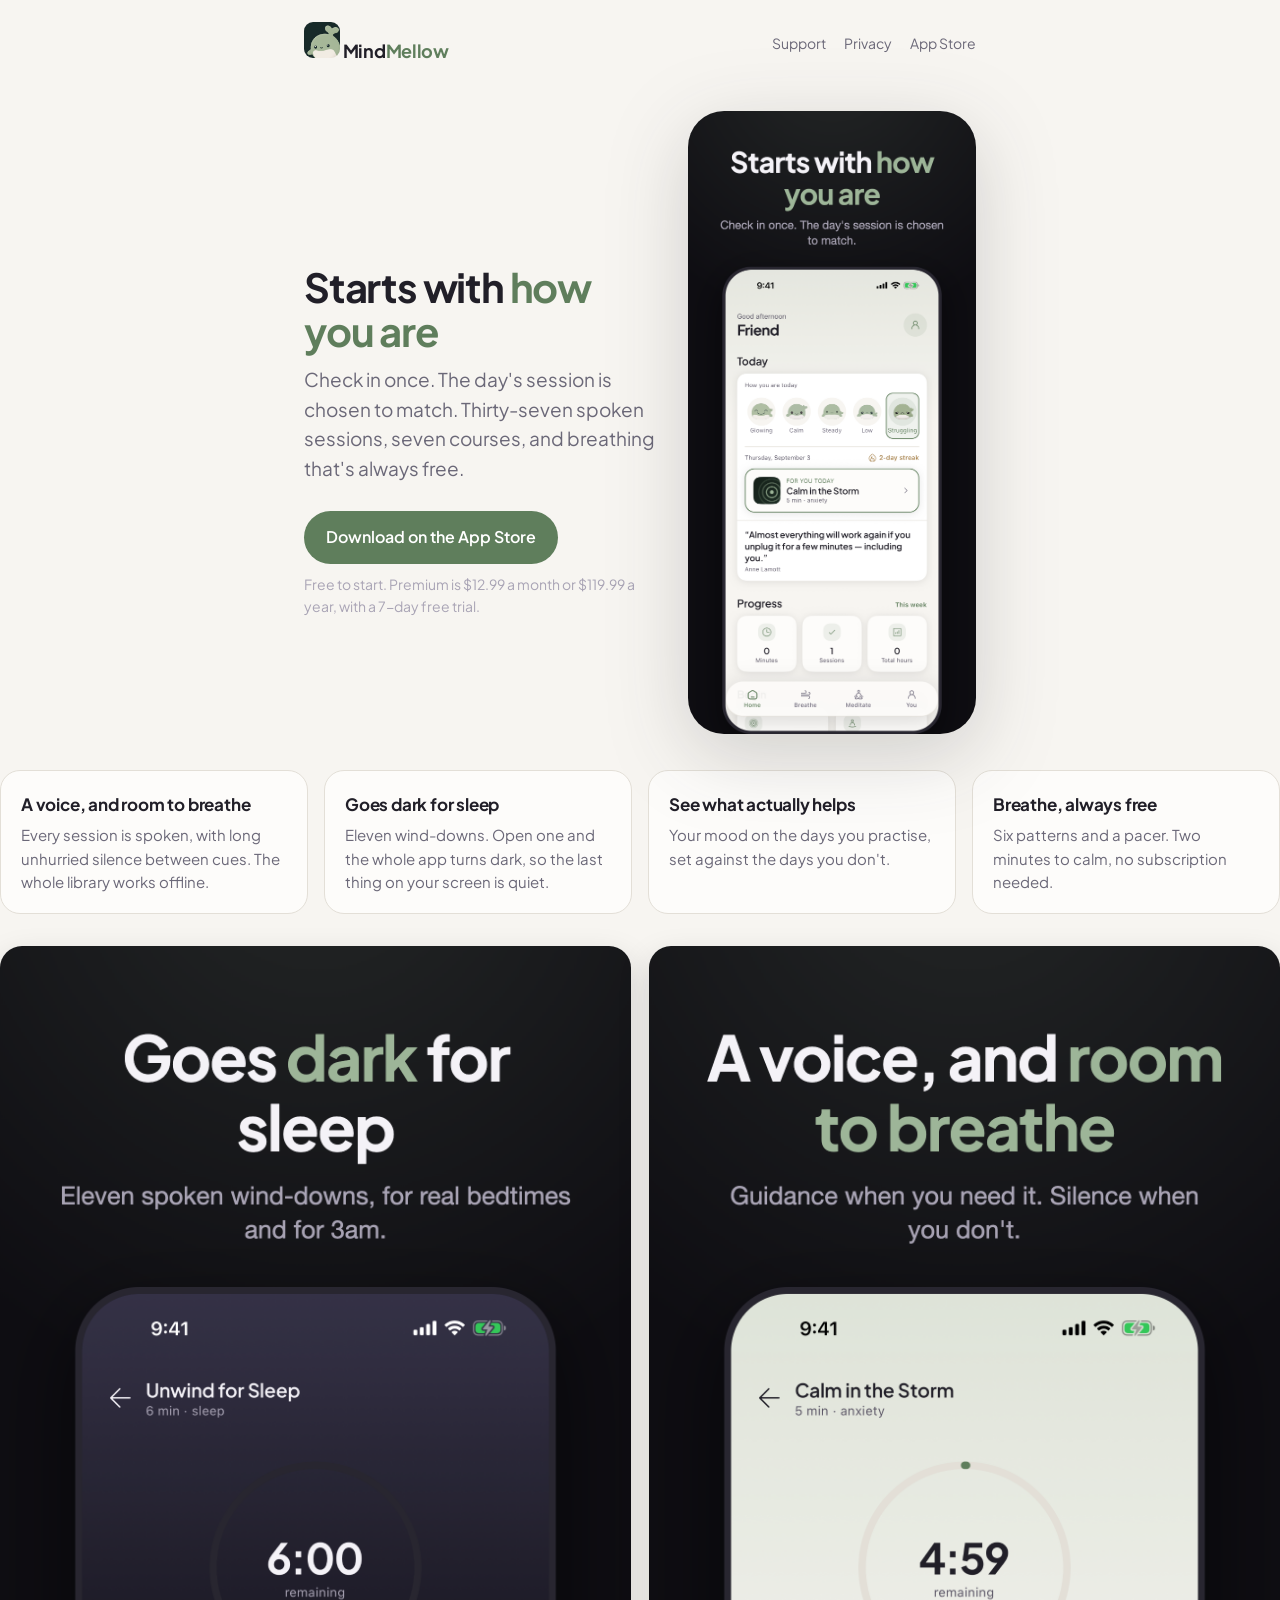
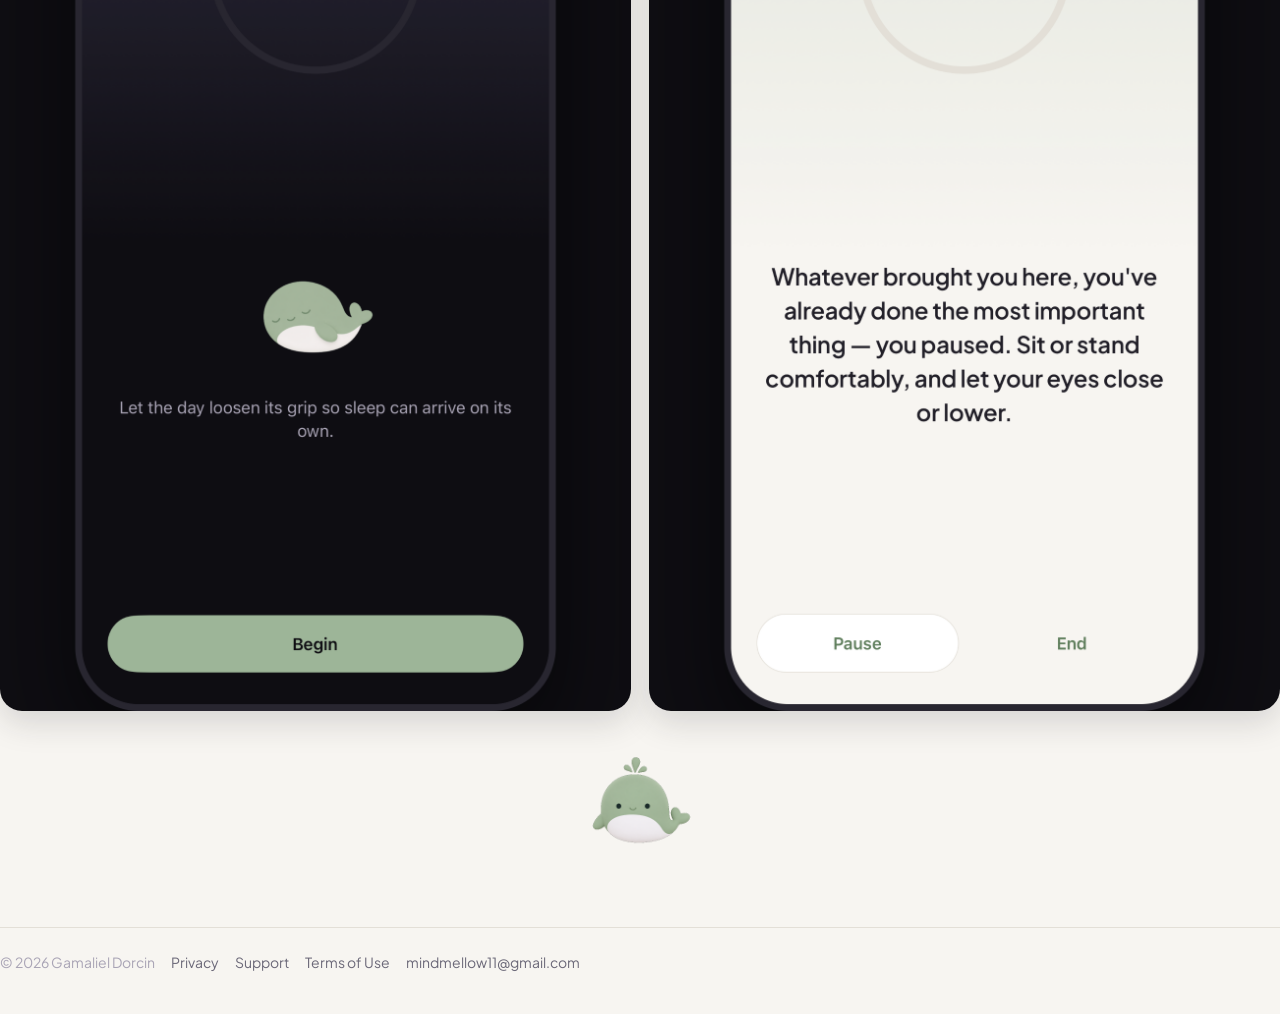
==== index.html @ c37a583e "MindMellow site: marketing, privacy policy, support" ====
<!doctype html><html lang="en"><head><title>MindMellow — Meditation, sleep &amp; mood</title><meta name="description" content="Check in with how you feel, and the day's session is chosen to match. 37 spoken sessions, 7 courses, breathing that's always free."><meta charset="utf-8"><meta name="viewport" content="width=device-width,initial-scale=1"><link rel="icon" href="assets/icon.png"><link rel="preconnect" href="https://fonts.googleapis.com"><link href="https://fonts.googleapis.com/css2?family=Plus+Jakarta+Sans:wght@500;600;700&display=swap" rel="stylesheet"><link rel="stylesheet" href="style.css"></head><body><div class="wrap"><nav><a class="brand" href="./"><img src="assets/icon.png" alt=""> Mind<span>Mellow</span></a><div class="links"><a href="support.html">Support</a><a href="privacy.html">Privacy</a><a href="https://apps.apple.com/app/id6741377429">App Store</a></div></nav>
<section class="hero"><div><h1>Starts with <em>how you are</em></h1><p class="dim" style="font-size:19px">Check in once. The day's session is chosen to match. Thirty-seven spoken sessions, seven courses, and breathing that's always free.</p><a class="btn" href="https://apps.apple.com/app/id6741377429">Download on the App Store</a><p class="small">Free to start. Premium is $12.99 a month or $119.99 a year, with a 7-day free trial.</p></div><img src="assets/shot-home.png" alt="MindMellow home screen with the daily mood check-in"></div></section>
<div class="grid">
<div class="card"><h3>A voice, and room to breathe</h3><p>Every session is spoken, with long unhurried silence between cues. The whole library works offline.</p></div>
<div class="card"><h3>Goes dark for sleep</h3><p>Eleven wind-downs. Open one and the whole app turns dark, so the last thing on your screen is quiet.</p></div>
<div class="card"><h3>See what actually helps</h3><p>Your mood on the days you practise, set against the days you don't.</p></div>
<div class="card"><h3>Breathe, always free</h3><p>Six patterns and a pacer. Two minutes to calm, no subscription needed.</p></div>
</div>
<div class="shots"><img src="assets/shot-sleep.png" alt="The sleep player in dark mode"><img src="assets/shot-player.png" alt="A spoken session in progress"></div>
<img class="whale" src="assets/whale.png" alt="">
<footer><span>© 2026 Gamaliel Dorcin</span><a href="privacy.html">Privacy</a><a href="support.html">Support</a><a href="https://www.apple.com/legal/internet-services/itunes/dev/stdeula/">Terms of Use</a><a href="mailto:mindmellow11@gmail.com">mindmellow11@gmail.com</a></footer></div></body></html>
---- style.css ----
:root{--paper:#F7F5F1;--paper1:#FDFCFA;--ink:#211F28;--dim:#6B6878;--faint:#A9A4B5;--sage:#5F7E5C;--sage-soft:rgba(95,126,92,.10);--border:#E3DFD7}
*{box-sizing:border-box}body{margin:0;background:var(--paper);color:var(--ink);font-family:"Plus Jakarta Sans",-apple-system,system-ui,sans-serif;line-height:1.55;-webkit-font-smoothing:antialiased}
a{color:var(--sage)}.wrap{max-width:720px;margin:0 auto;padding:0 24px}
nav{display:flex;align-items:center;gap:14px;padding:22px 0}nav img{width:36px;height:36px;border-radius:9px}
nav .brand{font-weight:700;font-size:18px;letter-spacing:-.3px;color:var(--ink);text-decoration:none}nav .brand span{color:var(--sage)}
nav .links{margin-left:auto;display:flex;gap:18px;font-size:14px}nav .links a{color:var(--dim);text-decoration:none}nav .links a:hover{color:var(--sage)}
h1{font-size:40px;line-height:1.1;letter-spacing:-1.2px;margin:48px 0 12px}h1 em{color:var(--sage);font-style:normal}
h2{font-size:22px;letter-spacing:-.3px;margin:40px 0 8px}p{margin:10px 0}.dim{color:var(--dim)}.small{font-size:14px;color:var(--faint)}
.hero{display:grid;grid-template-columns:1.1fr .9fr;gap:32px;align-items:center;padding:24px 0 8px}
.hero img{width:100%;max-width:300px;justify-self:center;filter:drop-shadow(0 20px 40px rgba(33,31,40,.18));border-radius:36px}
.btn{display:inline-flex;align-items:center;gap:10px;background:var(--sage);color:#fff;text-decoration:none;font-weight:600;padding:14px 22px;border-radius:999px;margin-top:18px}
.grid{display:grid;grid-template-columns:repeat(auto-fit,minmax(200px,1fr));gap:16px;margin:28px 0}
.card{background:var(--paper1);border:1px solid var(--border);border-radius:20px;padding:20px}.card h3{margin:0 0 6px;font-size:17px;letter-spacing:-.2px}.card p{margin:0;color:var(--dim);font-size:15px}
.shots{display:grid;grid-template-columns:repeat(auto-fit,minmax(180px,1fr));gap:18px;margin:32px 0}.shots img{width:100%;border-radius:22px;box-shadow:0 12px 32px rgba(33,31,40,.15)}
.whale{width:120px;margin:24px auto 0;display:block}
footer{margin:64px 0 40px;padding-top:24px;border-top:1px solid var(--border);font-size:14px;color:var(--faint);display:flex;flex-wrap:wrap;gap:16px}footer a{color:var(--dim);text-decoration:none}
.legal h2{font-size:19px;margin-top:34px}.legal p,.legal li{font-size:16.5px}.legal .meta{color:var(--dim);margin-top:-4px}
@media(max-width:640px){.hero{grid-template-columns:1fr}h1{font-size:32px}}
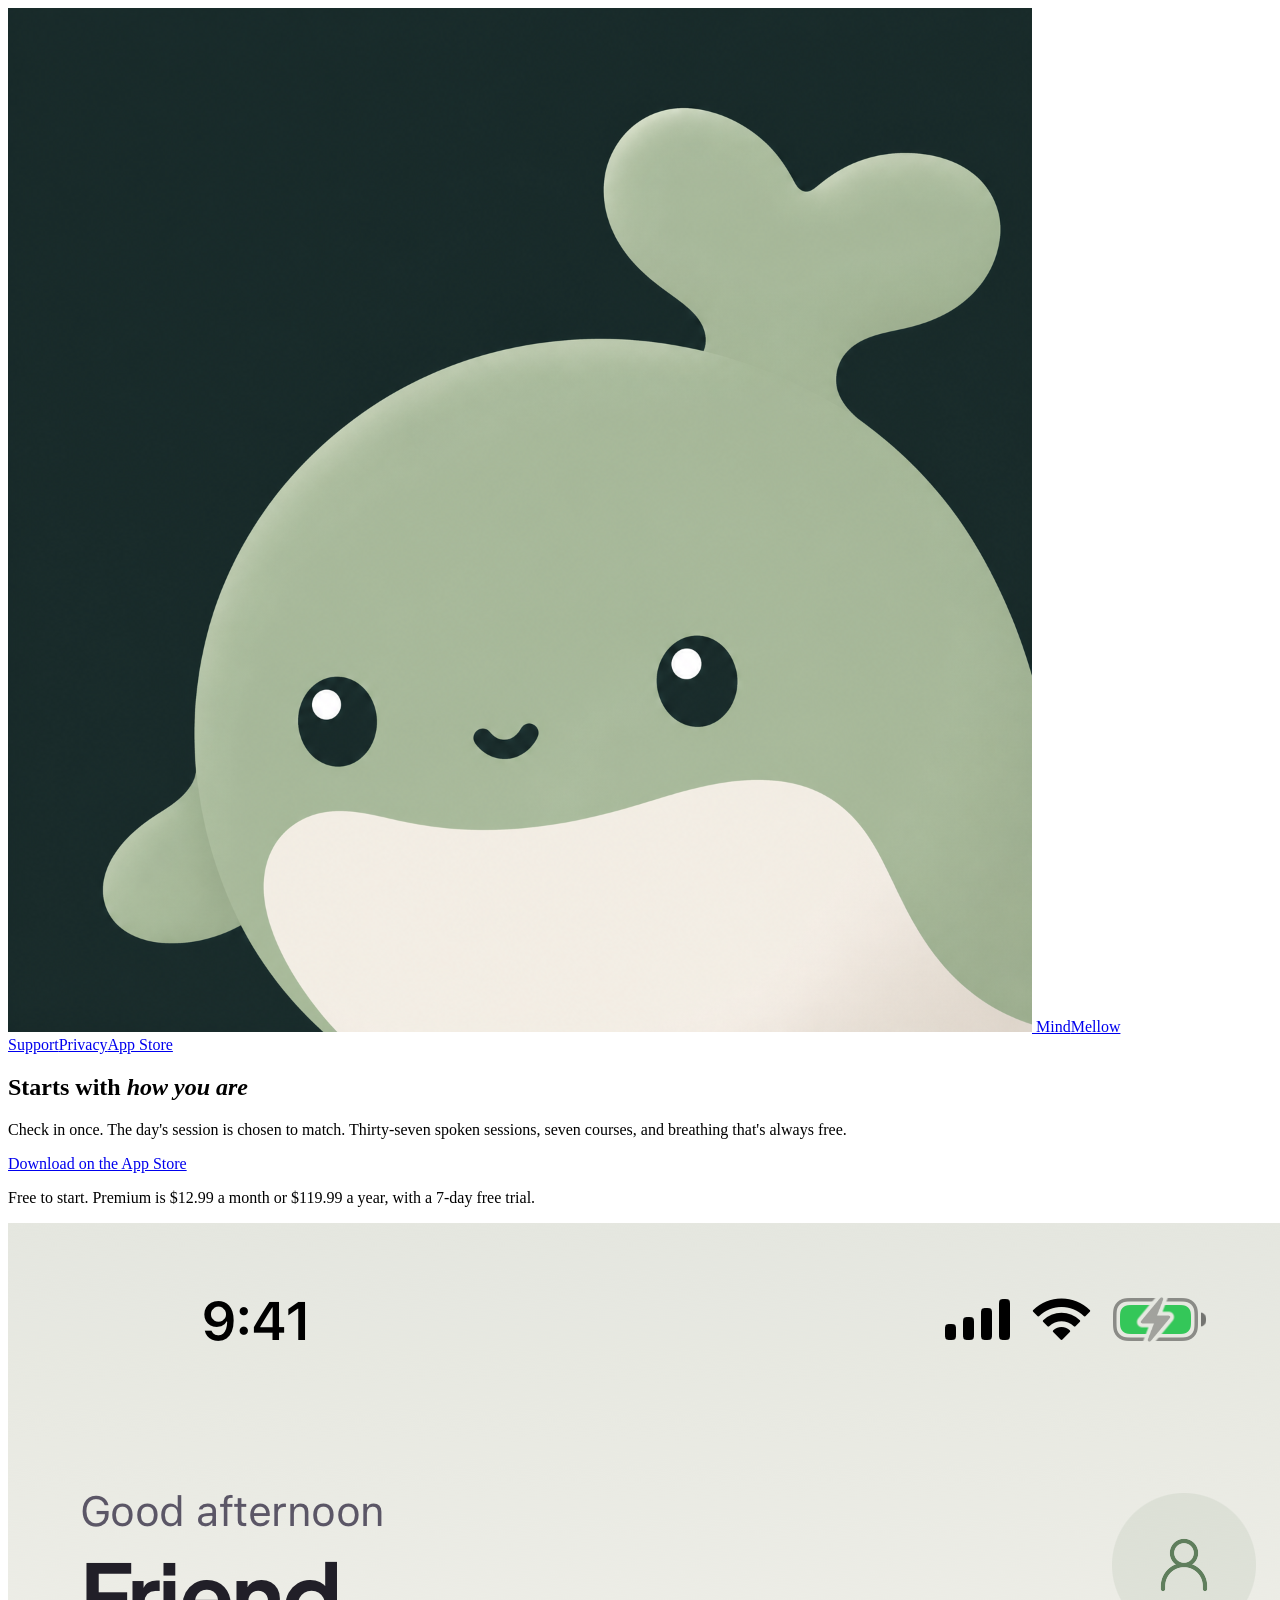
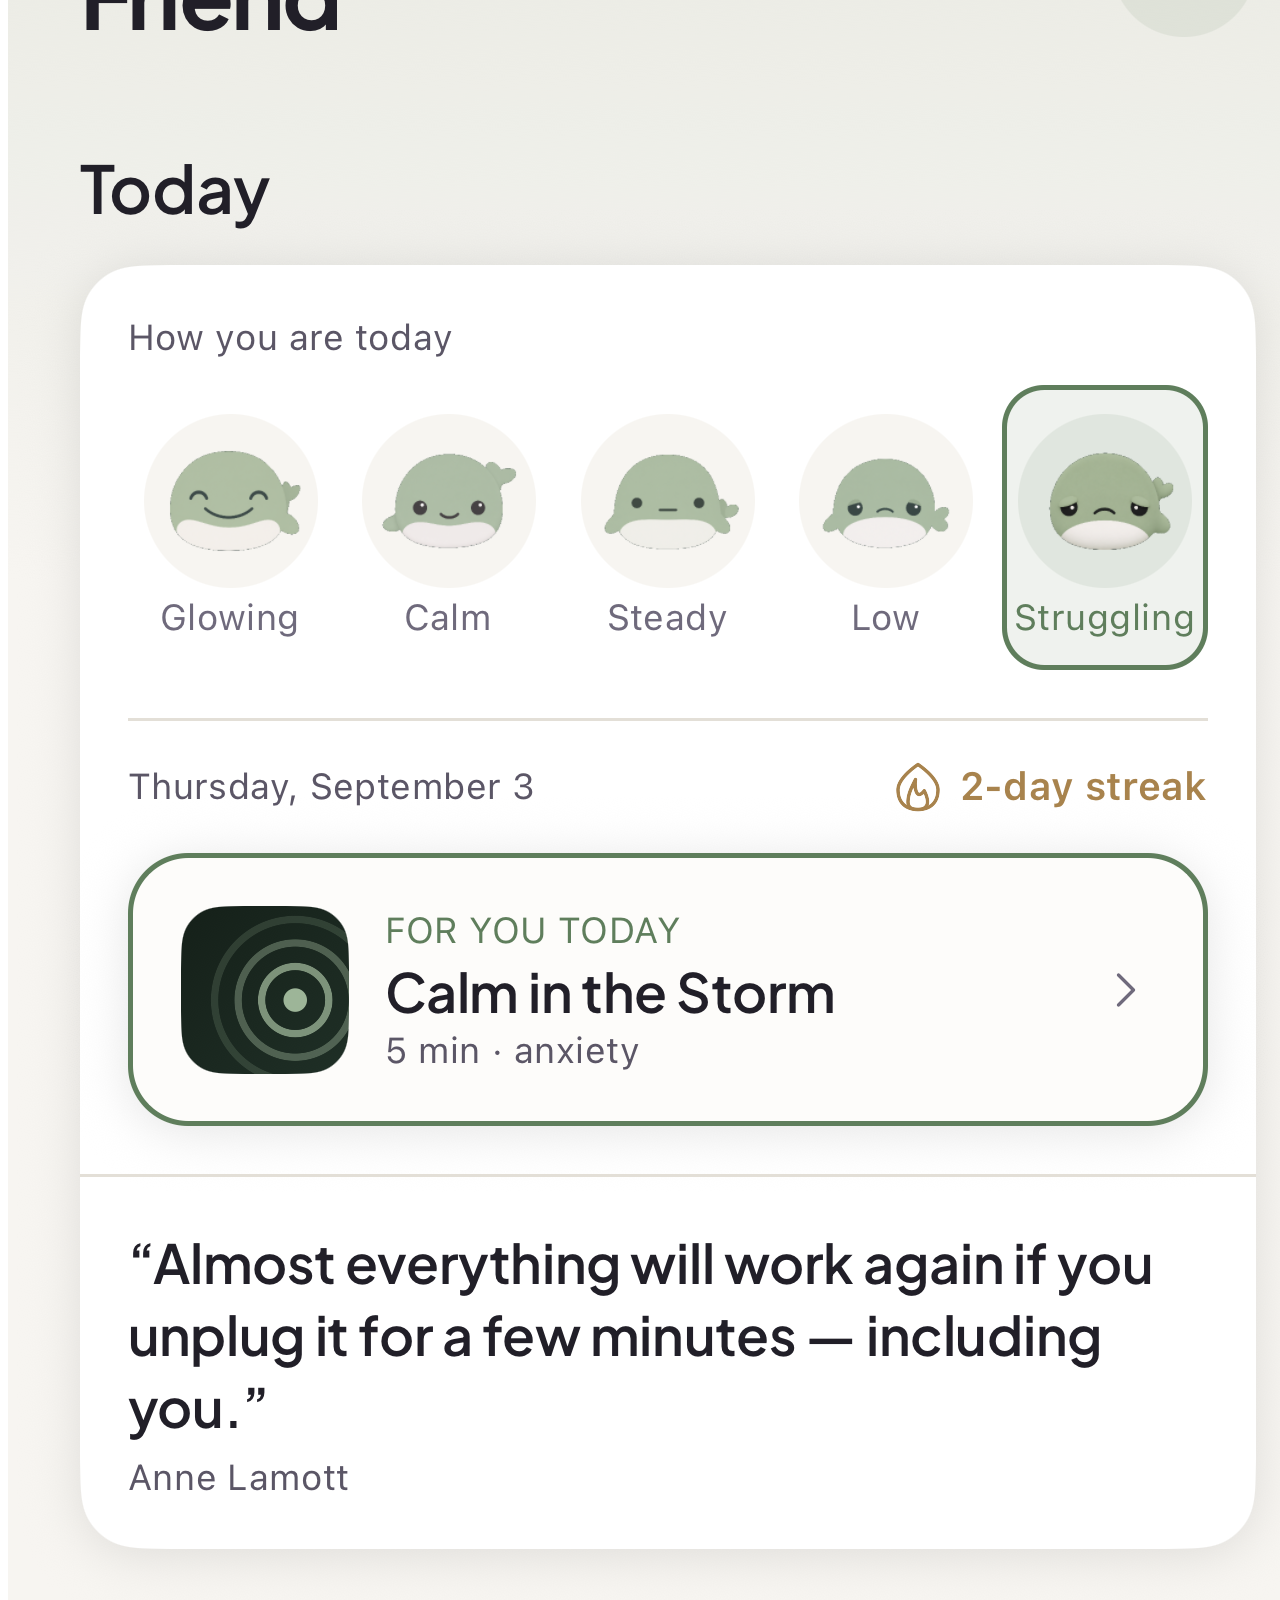
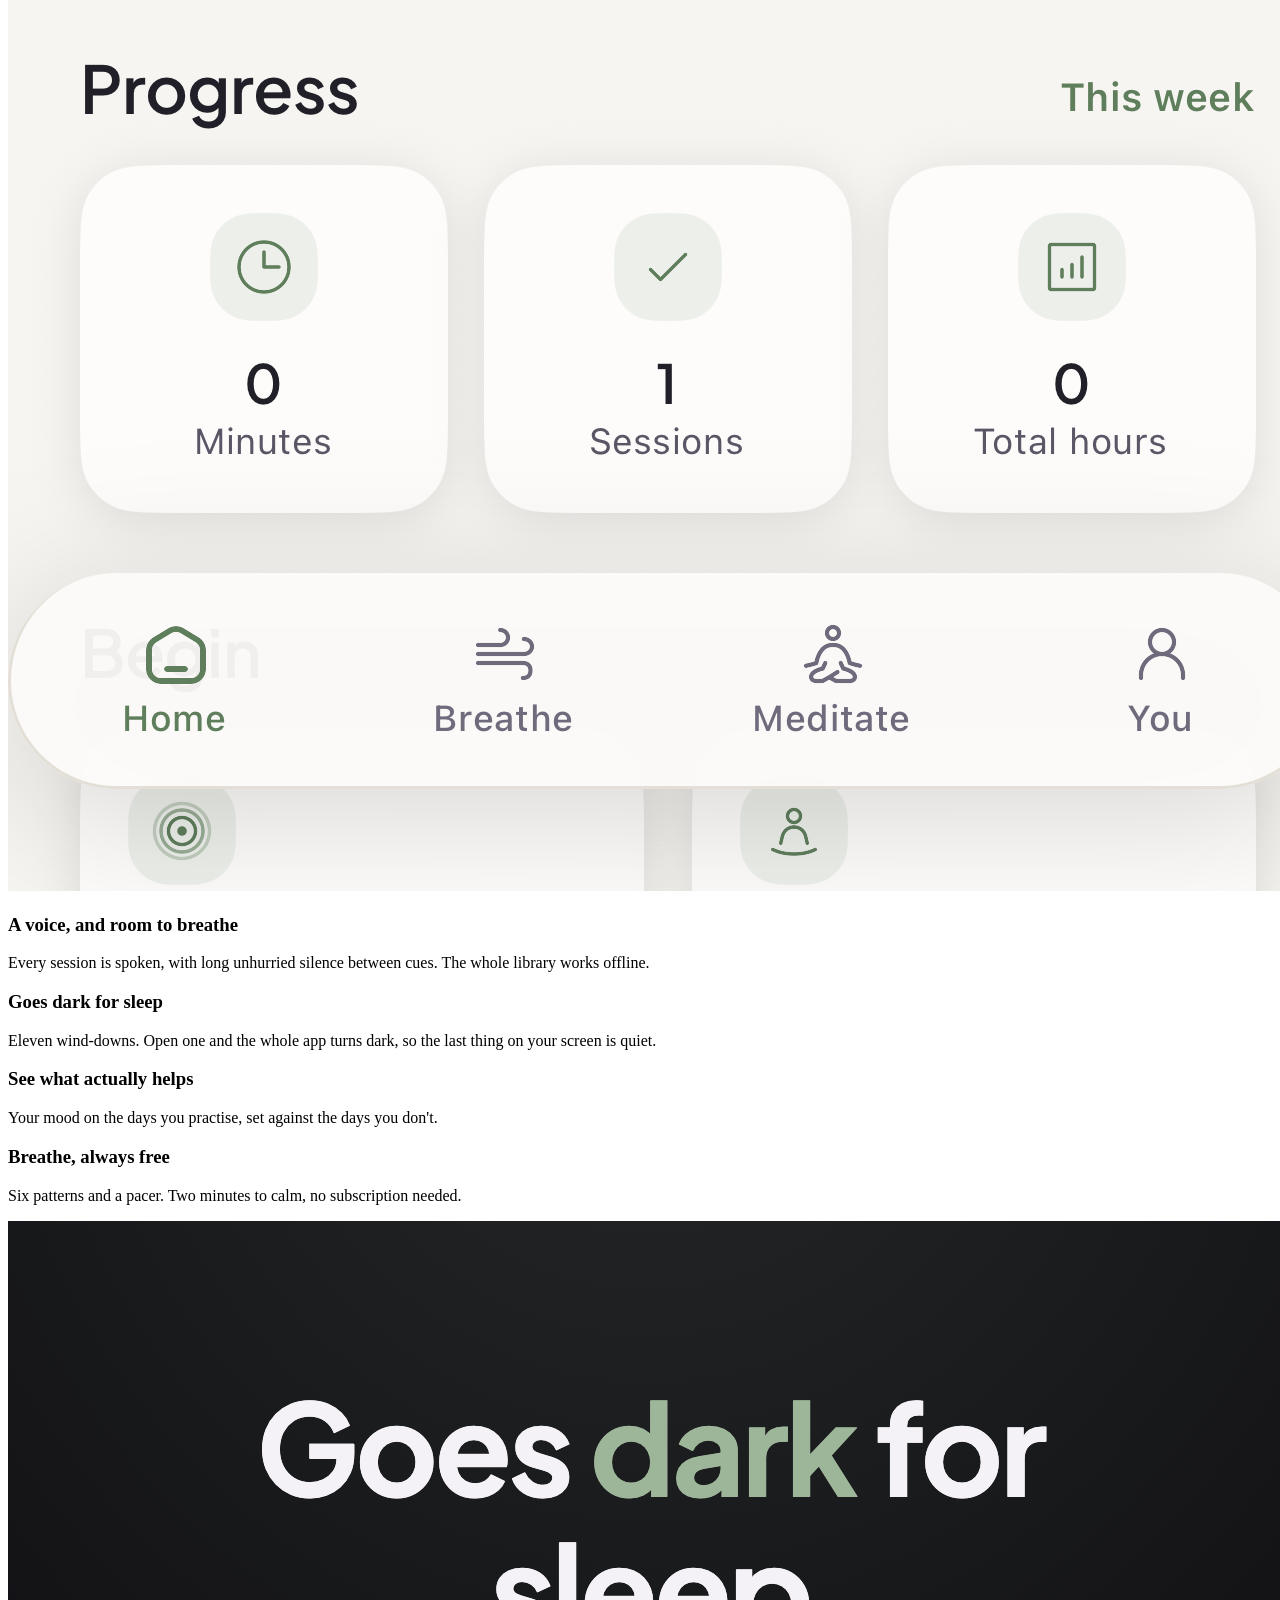
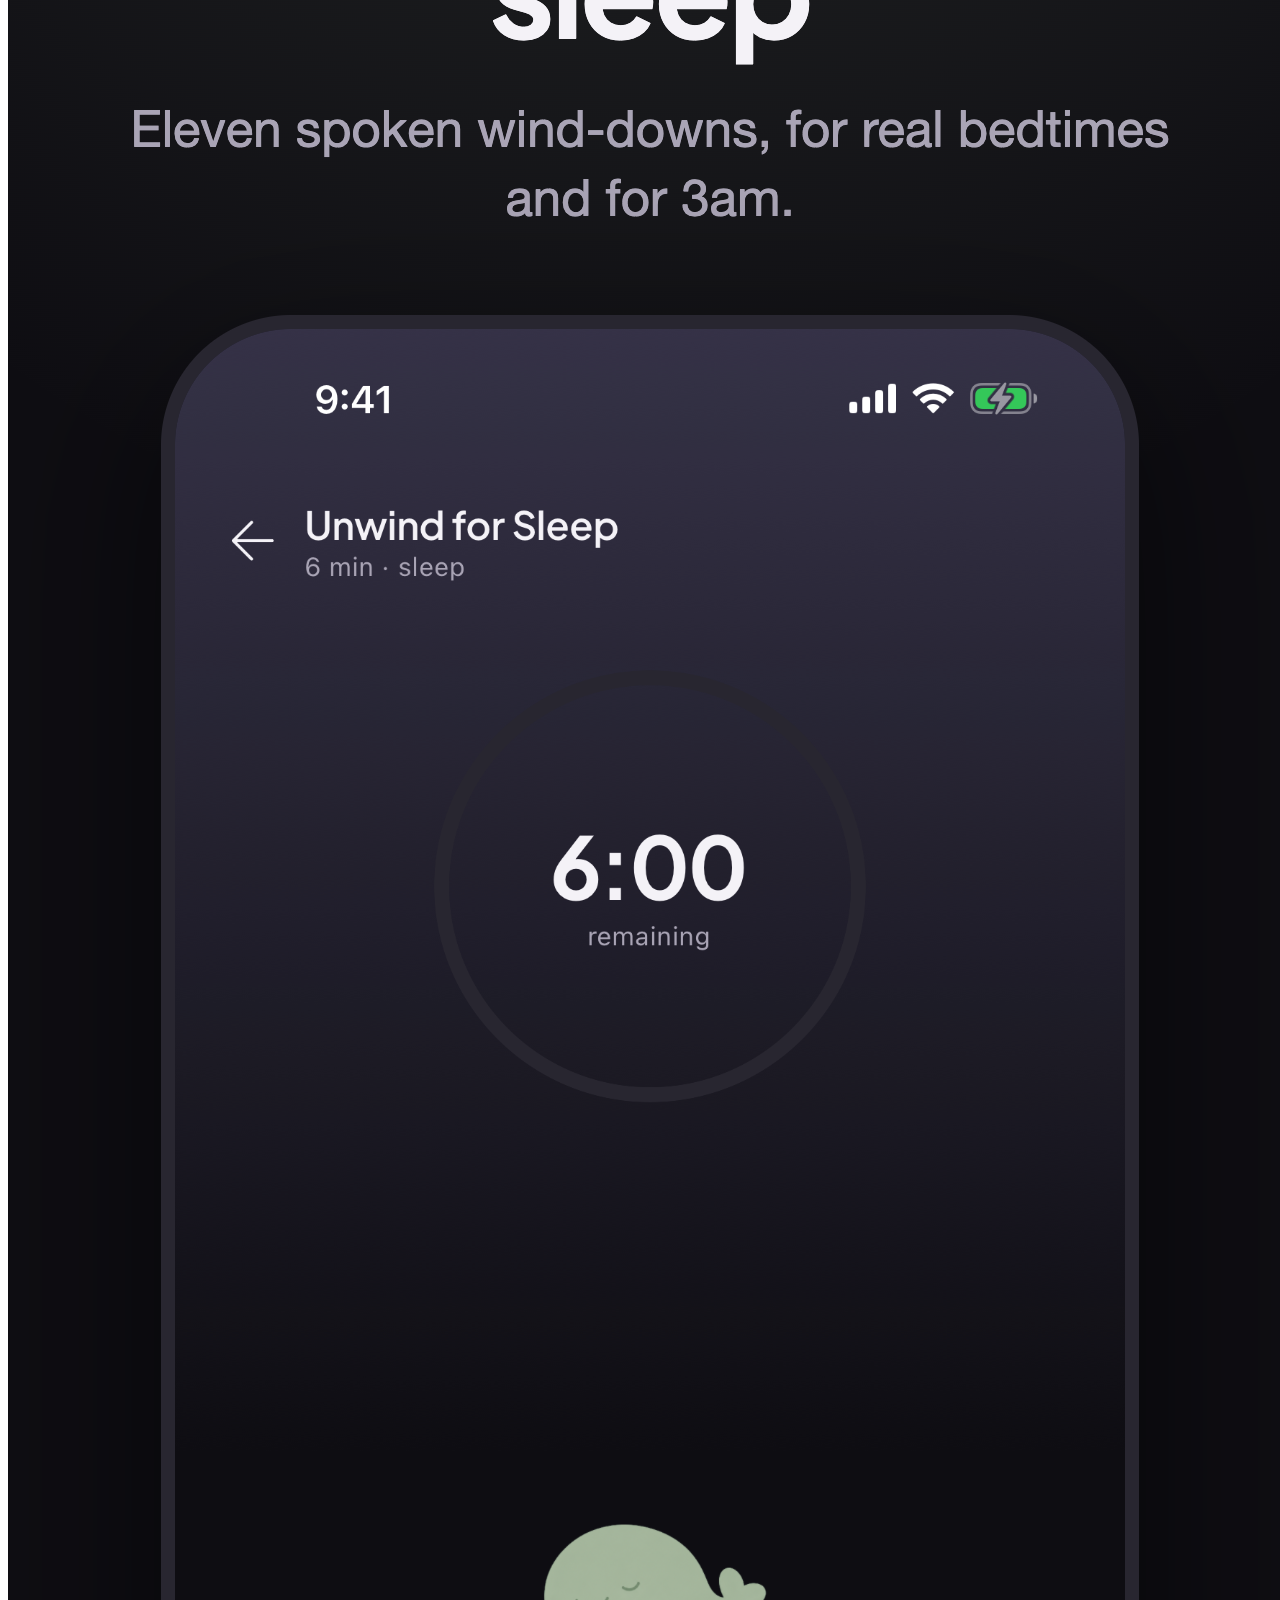
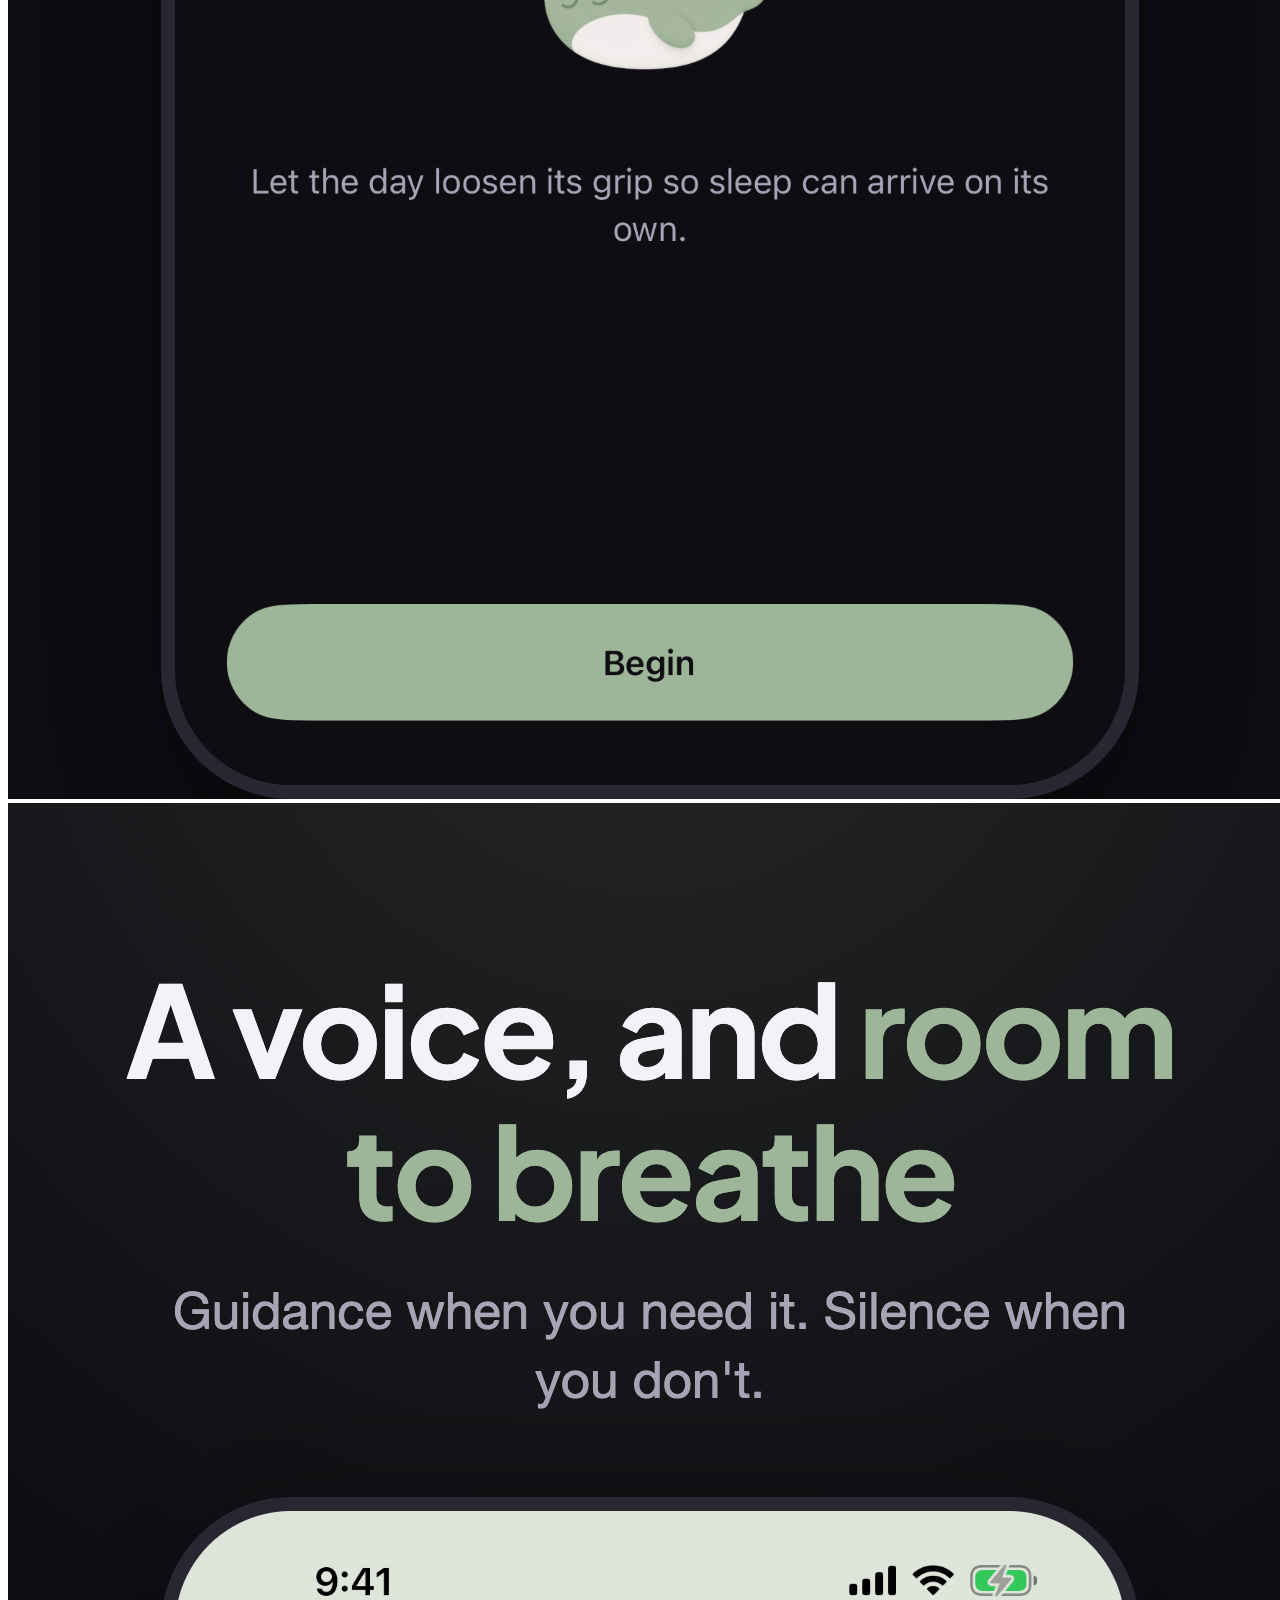
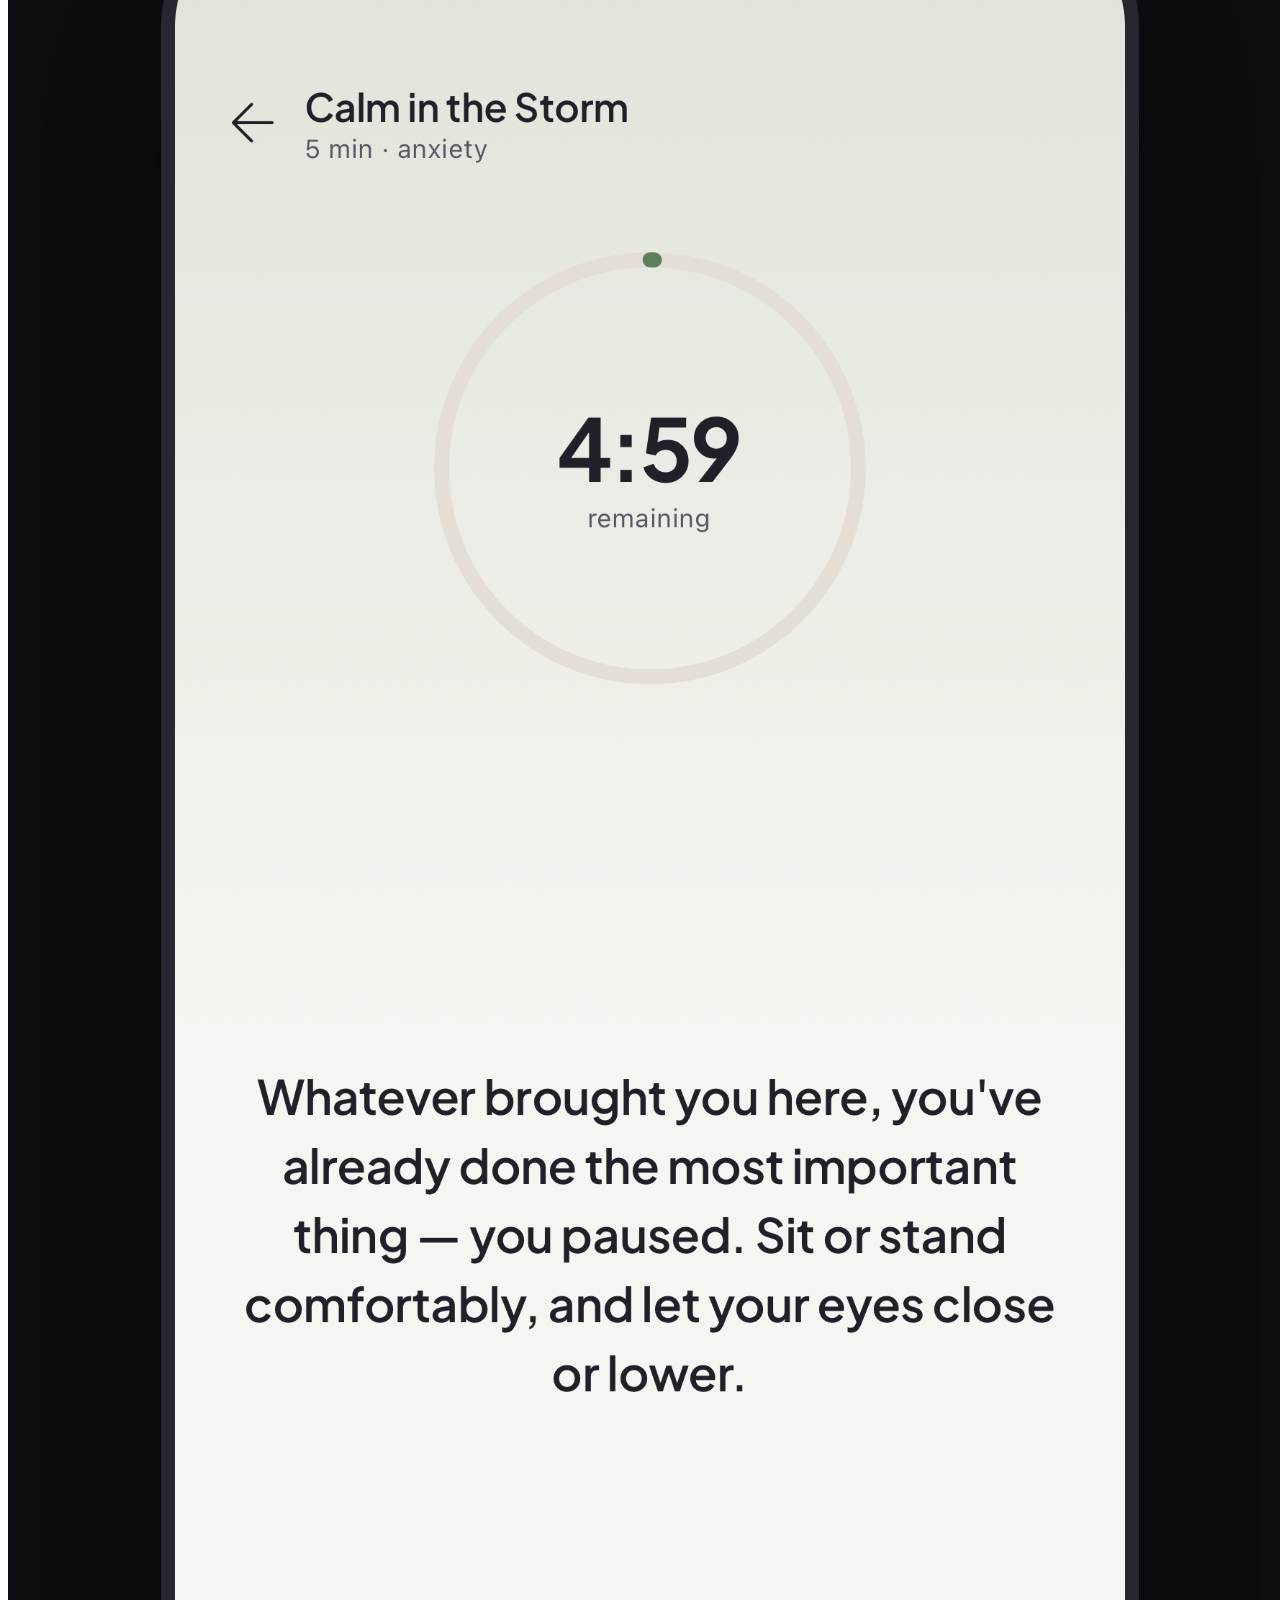
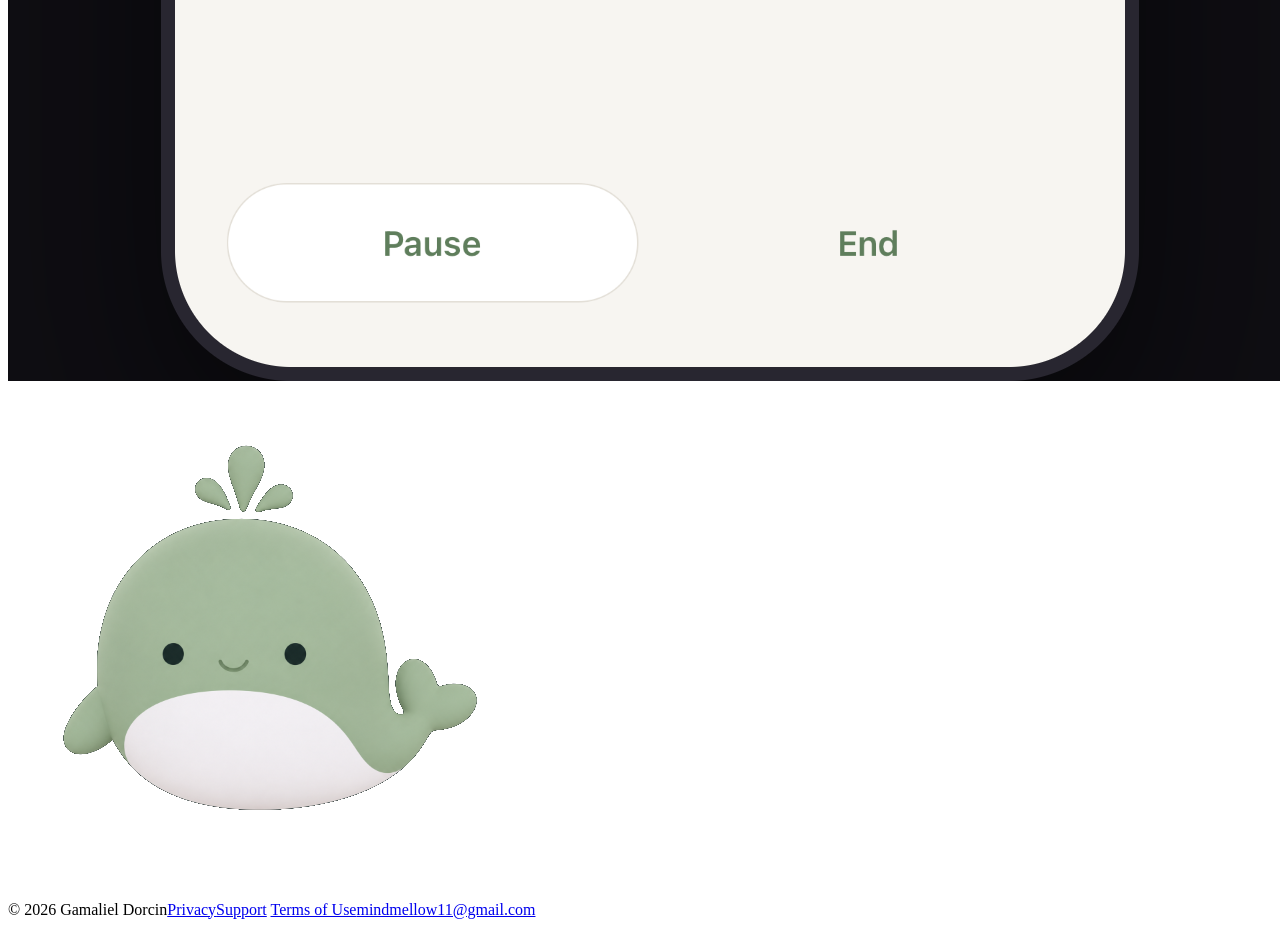
==== commit 60587cbd: "Rebuild from the app's design tokens via scripts/render-site.js" ====
--- a/index.html
+++ b/index.html
@@ -1,11 +1,20 @@
-<!doctype html><html lang="en"><head><title>MindMellow — Meditation, sleep &amp; mood</title><meta name="description" content="Check in with how you feel, and the day's session is chosen to match. 37 spoken sessions, 7 courses, breathing that's always free."><meta charset="utf-8"><meta name="viewport" content="width=device-width,initial-scale=1"><link rel="icon" href="assets/icon.png"><link rel="preconnect" href="https://fonts.googleapis.com"><link href="https://fonts.googleapis.com/css2?family=Plus+Jakarta+Sans:wght@500;600;700&display=swap" rel="stylesheet"><link rel="stylesheet" href="style.css"></head><body><div class="wrap"><nav><a class="brand" href="./"><img src="assets/icon.png" alt=""> Mind<span>Mellow</span></a><div class="links"><a href="support.html">Support</a><a href="privacy.html">Privacy</a><a href="https://apps.apple.com/app/id6741377429">App Store</a></div></nav>
-<section class="hero"><div><h1>Starts with <em>how you are</em></h1><p class="dim" style="font-size:19px">Check in once. The day's session is chosen to match. Thirty-seven spoken sessions, seven courses, and breathing that's always free.</p><a class="btn" href="https://apps.apple.com/app/id6741377429">Download on the App Store</a><p class="small">Free to start. Premium is $12.99 a month or $119.99 a year, with a 7-day free trial.</p></div><img src="assets/shot-home.png" alt="MindMellow home screen with the daily mood check-in"></div></section>
+<!doctype html><html lang="en"><head><meta charset="utf-8"><meta name="viewport" content="width=device-width,initial-scale=1">
+<title>MindMellow — Meditation, sleep & mood</title><meta name="description" content="Check in with how you feel, and the day's session is chosen to match. 37 spoken sessions, 7 courses, breathing that's always free.">
+<link rel="icon" href="assets/icon.png"><link rel="preconnect" href="https://fonts.googleapis.com">
+<link href="https://fonts.googleapis.com/css2?family=Plus+Jakarta+Sans:wght@600;700&display=swap" rel="stylesheet">
+<link rel="stylesheet" href="style.css"></head><body><div class="wrap"><nav><a class="brand" href="./"><img src="assets/icon.png" alt=""> Mind<span>Mellow</span></a>
+<div class="links"><a href="support.html">Support</a><a href="privacy.html">Privacy</a><a href="https://apps.apple.com/app/id6741377429">App Store</a></div></nav><div class=""><section class="hero"><div>
+  <h1>Starts with <em>how you are</em></h1>
+  <p class="dim lede">Check in once. The day's session is chosen to match. Thirty-seven spoken sessions, seven courses, and breathing that's always free.</p>
+  <a class="btn" href="https://apps.apple.com/app/id6741377429">Download on the App Store</a>
+  <p class="small">Free to start. Premium is $12.99 a month or $119.99 a year, with a 7-day free trial.</p>
+</div><img src="assets/shot-home.png" alt="MindMellow home screen with the daily mood check-in"></section>
 <div class="grid">
-<div class="card"><h3>A voice, and room to breathe</h3><p>Every session is spoken, with long unhurried silence between cues. The whole library works offline.</p></div>
-<div class="card"><h3>Goes dark for sleep</h3><p>Eleven wind-downs. Open one and the whole app turns dark, so the last thing on your screen is quiet.</p></div>
-<div class="card"><h3>See what actually helps</h3><p>Your mood on the days you practise, set against the days you don't.</p></div>
-<div class="card"><h3>Breathe, always free</h3><p>Six patterns and a pacer. Two minutes to calm, no subscription needed.</p></div>
+  <div class="card"><h3>A voice, and room to breathe</h3><p>Every session is spoken, with long unhurried silence between cues. The whole library works offline.</p></div>
+  <div class="card"><h3>Goes dark for sleep</h3><p>Eleven wind-downs. Open one and the whole app turns dark, so the last thing on your screen is quiet.</p></div>
+  <div class="card"><h3>See what actually helps</h3><p>Your mood on the days you practise, set against the days you don't.</p></div>
+  <div class="card"><h3>Breathe, always free</h3><p>Six patterns and a pacer. Two minutes to calm, no subscription needed.</p></div>
 </div>
 <div class="shots"><img src="assets/shot-sleep.png" alt="The sleep player in dark mode"><img src="assets/shot-player.png" alt="A spoken session in progress"></div>
-<img class="whale" src="assets/whale.png" alt="">
-<footer><span>© 2026 Gamaliel Dorcin</span><a href="privacy.html">Privacy</a><a href="support.html">Support</a><a href="https://www.apple.com/legal/internet-services/itunes/dev/stdeula/">Terms of Use</a><a href="mailto:mindmellow11@gmail.com">mindmellow11@gmail.com</a></footer></div></body></html>
+<img class="whale" src="assets/whale.png" alt=""></div><footer><span>© 2026 Gamaliel Dorcin</span><a href="privacy.html">Privacy</a><a href="support.html">Support</a>
+<a href="https://www.apple.com/legal/internet-services/itunes/dev/stdeula/">Terms of Use</a><a href="mailto:mindmellow11@gmail.com">mindmellow11@gmail.com</a></footer></div></body></html>
--- a/style.css
+++ b/style.css
@@ -1,18 +1,55 @@
-:root{--paper:#F7F5F1;--paper1:#FDFCFA;--ink:#211F28;--dim:#6B6878;--faint:#A9A4B5;--sage:#5F7E5C;--sage-soft:rgba(95,126,92,.10);--border:#E3DFD7}
-*{box-sizing:border-box}body{margin:0;background:var(--paper);color:var(--ink);font-family:"Plus Jakarta Sans",-apple-system,system-ui,sans-serif;line-height:1.55;-webkit-font-smoothing:antialiased}
-a{color:var(--sage)}.wrap{max-width:720px;margin:0 auto;padding:0 24px}
-nav{display:flex;align-items:center;gap:14px;padding:22px 0}nav img{width:36px;height:36px;border-radius:9px}
-nav .brand{font-weight:700;font-size:18px;letter-spacing:-.3px;color:var(--ink);text-decoration:none}nav .brand span{color:var(--sage)}
-nav .links{margin-left:auto;display:flex;gap:18px;font-size:14px}nav .links a{color:var(--dim);text-decoration:none}nav .links a:hover{color:var(--sage)}
-h1{font-size:40px;line-height:1.1;letter-spacing:-1.2px;margin:48px 0 12px}h1 em{color:var(--sage);font-style:normal}
-h2{font-size:22px;letter-spacing:-.3px;margin:40px 0 8px}p{margin:10px 0}.dim{color:var(--dim)}.small{font-size:14px;color:var(--faint)}
-.hero{display:grid;grid-template-columns:1.1fr .9fr;gap:32px;align-items:center;padding:24px 0 8px}
-.hero img{width:100%;max-width:300px;justify-self:center;filter:drop-shadow(0 20px 40px rgba(33,31,40,.18));border-radius:36px}
-.btn{display:inline-flex;align-items:center;gap:10px;background:var(--sage);color:#fff;text-decoration:none;font-weight:600;padding:14px 22px;border-radius:999px;margin-top:18px}
-.grid{display:grid;grid-template-columns:repeat(auto-fit,minmax(200px,1fr));gap:16px;margin:28px 0}
-.card{background:var(--paper1);border:1px solid var(--border);border-radius:20px;padding:20px}.card h3{margin:0 0 6px;font-size:17px;letter-spacing:-.2px}.card p{margin:0;color:var(--dim);font-size:15px}
-.shots{display:grid;grid-template-columns:repeat(auto-fit,minmax(180px,1fr));gap:18px;margin:32px 0}.shots img{width:100%;border-radius:22px;box-shadow:0 12px 32px rgba(33,31,40,.15)}
-.whale{width:120px;margin:24px auto 0;display:block}
-footer{margin:64px 0 40px;padding-top:24px;border-top:1px solid var(--border);font-size:14px;color:var(--faint);display:flex;flex-wrap:wrap;gap:16px}footer a{color:var(--dim);text-decoration:none}
-.legal h2{font-size:19px;margin-top:34px}.legal p,.legal li{font-size:16.5px}.legal .meta{color:var(--dim);margin-top:-4px}
-@media(max-width:640px){.hero{grid-template-columns:1fr}h1{font-size:32px}}
+/* Generated by scripts/render-site.js from src/theme/tokens.ts. Do not edit by hand. */
+:root {
+  --bg: #F7F5F1; --surface: #FDFCFA; --surface-raised: #FFFFFF;
+  --border: #E3DFD7; --text: #211F28; --text-dim: #5B5666; --text-faint: #6F6A7C;
+  --accent: #5F7E5C; --accent-strong: #4A6448; --accent-soft: rgba(95;
+  --on-accent: #FFFFFF; --ink: #0E0D12; --snow: #F4F2F7; --fog: #A9A4B5;
+  --r-sm: 10px; --r-md: 14px; --r-lg: 20px; --r-xl: 28px; --r-pill: 999px;
+  --shadow-raised: 0 8px 24px rgba(14, 13, 18, 0.16);
+  --display: "Plus Jakarta Sans", -apple-system, system-ui, sans-serif;
+  --body: -apple-system, system-ui, "Helvetica Neue", sans-serif;
+}
+* { box-sizing: border-box; }
+body { margin: 0; background: var(--bg); color: var(--text); font-family: var(--body); font-size: 16px; line-height: 1.38; -webkit-font-smoothing: antialiased; }
+a { color: var(--accent); }
+.wrap { max-width: 720px; margin: 0 auto; padding: 0 24px; }
+
+nav { display: flex; align-items: center; gap: 14px; padding: 22px 0; }
+nav img { width: 36px; height: 36px; border-radius: 8px; }
+nav .brand { font-family: var(--display); font-weight: 700; font-size: 18px; letter-spacing: -0.006em; color: var(--text); text-decoration: none; }
+nav .brand span { color: var(--accent); }
+nav .links { margin-left: auto; display: flex; gap: 18px; font-size: 14px; }
+nav .links a { color: var(--text-dim); text-decoration: none; }
+nav .links a:hover { color: var(--accent); }
+
+h1 { font-family: var(--display); font-weight: 700; font-size: 40px; line-height: 1.15; letter-spacing: -0.030em; margin: 48px 0 12px; }
+h1 em { color: var(--accent); font-style: normal; }
+h2 { font-family: var(--display); font-weight: 600; font-size: 22px; line-height: 1.27; letter-spacing: -0.009em; margin: 40px 0 8px; }
+h3 { font-family: var(--display); font-weight: 600; font-size: 18px; line-height: 1.33; letter-spacing: -0.006em; margin: 0 0 6px; }
+p { margin: 10px 0; }
+.dim { color: var(--text-dim); }
+.small { font-size: 14px; color: var(--text-faint); }
+strong { font-weight: 600; color: var(--text); }
+
+.hero { display: grid; grid-template-columns: 1.1fr .9fr; gap: 32px; align-items: center; padding: 24px 0 8px; }
+.hero .lede { font-size: 19px; line-height: 1.5; }
+.hero img { width: 100%; max-width: 300px; justify-self: center; border-radius: 36px; box-shadow: var(--shadow-raised); }
+.btn { display: inline-flex; align-items: center; gap: 10px; background: var(--accent); color: var(--on-accent); text-decoration: none; font-weight: 600; padding: 14px 22px; border-radius: var(--r-pill); margin-top: 18px; }
+.btn:hover { background: var(--accent-strong); }
+
+.grid { display: grid; grid-template-columns: repeat(auto-fit, minmax(200px, 1fr)); gap: 16px; margin: 28px 0; }
+.card { background: var(--surface); border: 1px solid var(--border); border-radius: var(--r-lg); padding: 20px; }
+.card p { margin: 0; color: var(--text-dim); font-size: 15px; }
+
+.shots { display: grid; grid-template-columns: repeat(auto-fit, minmax(180px, 1fr)); gap: 18px; margin: 32px 0; }
+.shots img { width: 100%; border-radius: var(--r-xl); box-shadow: var(--shadow-raised); }
+.whale { width: 120px; margin: 24px auto 0; display: block; }
+
+footer { margin: 64px 0 40px; padding-top: 24px; border-top: 1px solid var(--border); font-size: 14px; color: var(--text-faint); display: flex; flex-wrap: wrap; gap: 16px; }
+footer a { color: var(--text-dim); text-decoration: none; }
+
+.legal h1 { font-size: 30px; line-height: 1.20; letter-spacing: -0.027em; }
+.legal h2 { font-size: 19px; margin-top: 34px; }
+.legal p { font-size: 16.5px; }
+.legal .meta { color: var(--text-dim); margin-top: -4px; }
+@media (max-width: 640px) { .hero { grid-template-columns: 1fr; } h1 { font-size: 32px; } }
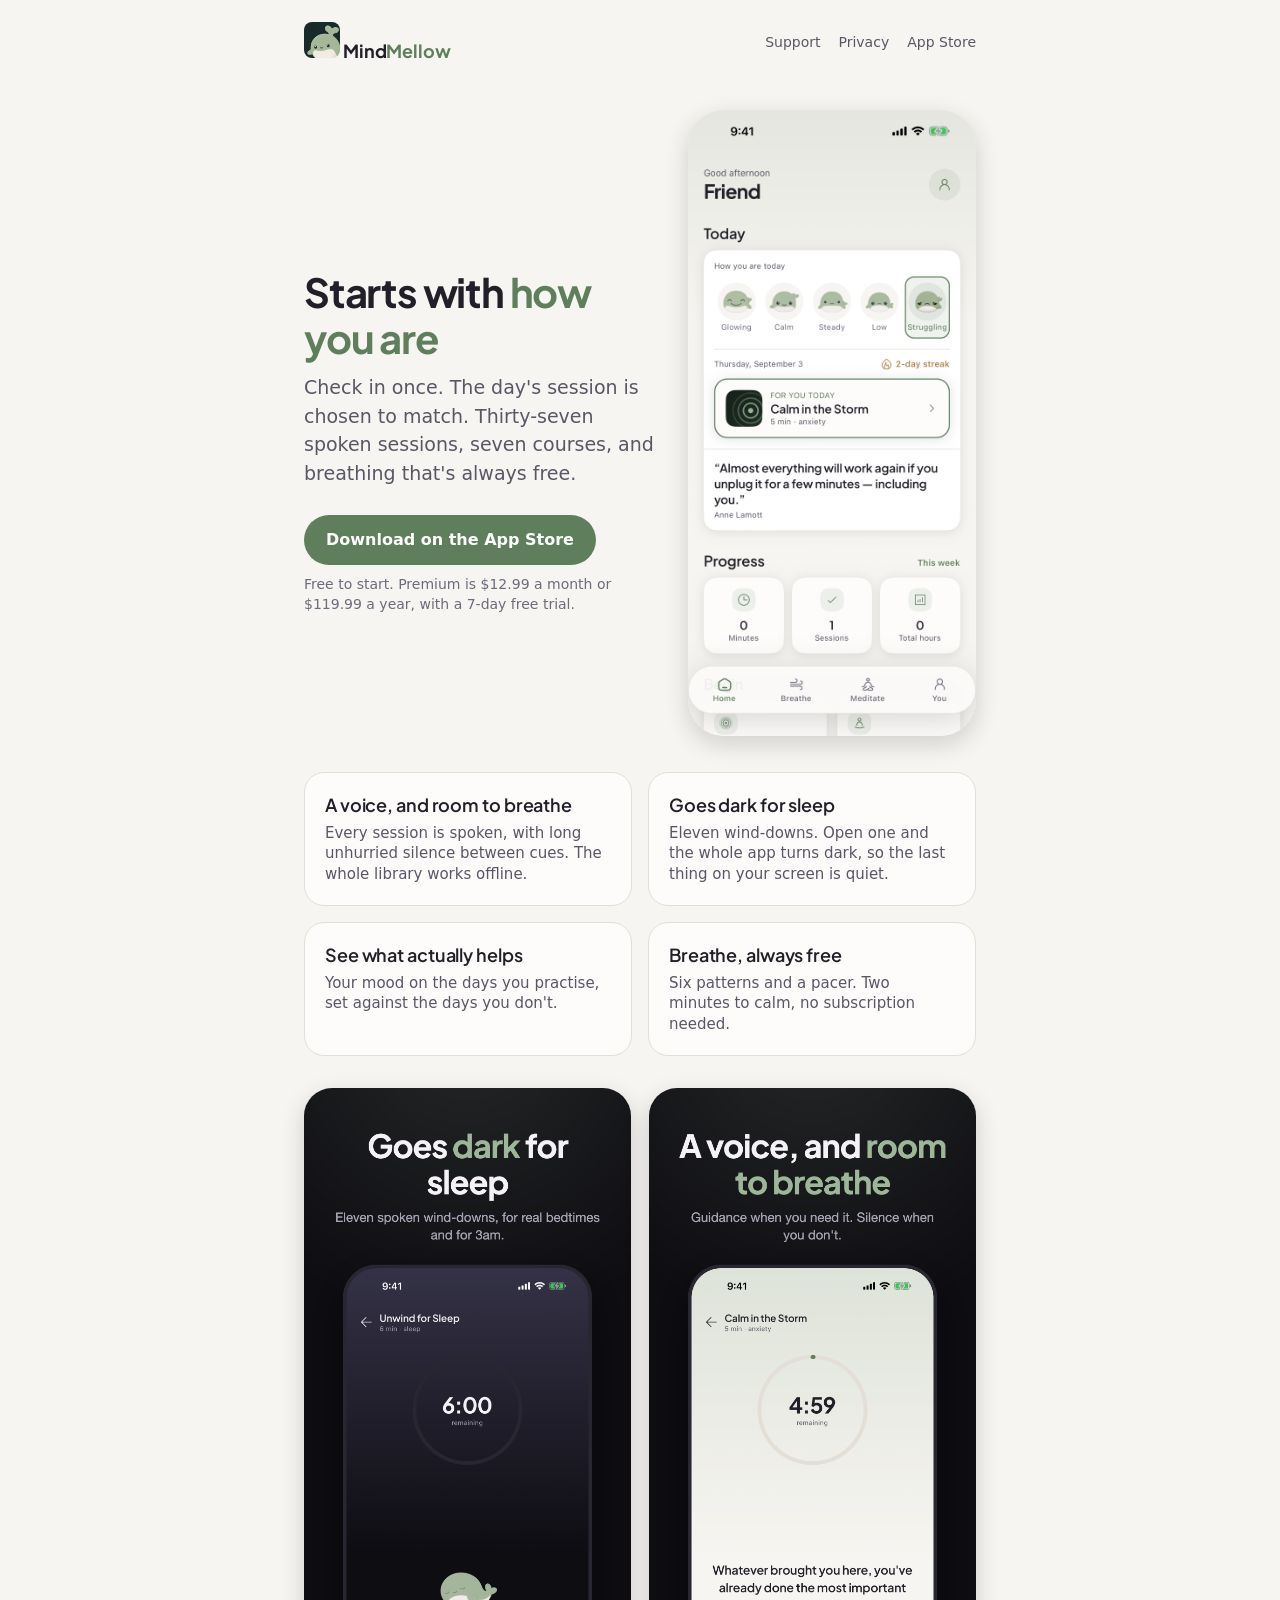
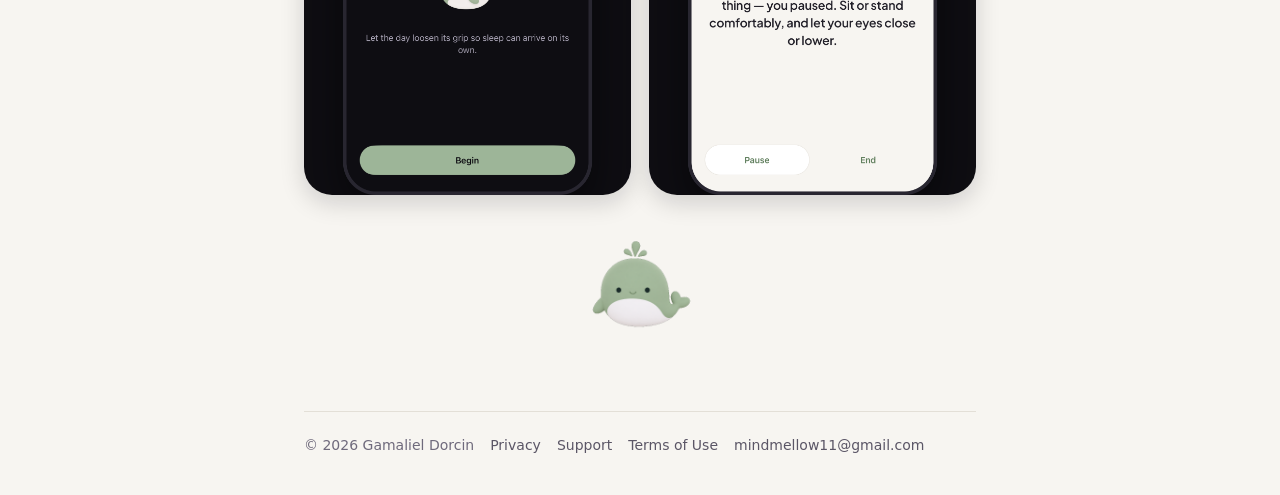
==== commit ecfd0271: "Point the privacy policy at nexusapplications.com The policy now lives at nexusapplications.com/mind" ====
--- a/index.html
+++ b/index.html
@@ -3,7 +3,7 @@
 <link rel="icon" href="assets/icon.png"><link rel="preconnect" href="https://fonts.googleapis.com">
 <link href="https://fonts.googleapis.com/css2?family=Plus+Jakarta+Sans:wght@600;700&display=swap" rel="stylesheet">
 <link rel="stylesheet" href="style.css"></head><body><div class="wrap"><nav><a class="brand" href="./"><img src="assets/icon.png" alt=""> Mind<span>Mellow</span></a>
-<div class="links"><a href="support.html">Support</a><a href="privacy.html">Privacy</a><a href="https://apps.apple.com/app/id6741377429">App Store</a></div></nav><div class=""><section class="hero"><div>
+<div class="links"><a href="support.html">Support</a><a href="https://nexusapplications.com/mindmellow-privacy.html">Privacy</a><a href="https://apps.apple.com/app/id6741377429">App Store</a></div></nav><div class=""><section class="hero"><div>
   <h1>Starts with <em>how you are</em></h1>
   <p class="dim lede">Check in once. The day's session is chosen to match. Thirty-seven spoken sessions, seven courses, and breathing that's always free.</p>
   <a class="btn" href="https://apps.apple.com/app/id6741377429">Download on the App Store</a>
@@ -16,5 +16,5 @@
   <div class="card"><h3>Breathe, always free</h3><p>Six patterns and a pacer. Two minutes to calm, no subscription needed.</p></div>
 </div>
 <div class="shots"><img src="assets/shot-sleep.png" alt="The sleep player in dark mode"><img src="assets/shot-player.png" alt="A spoken session in progress"></div>
-<img class="whale" src="assets/whale.png" alt=""></div><footer><span>© 2026 Gamaliel Dorcin</span><a href="privacy.html">Privacy</a><a href="support.html">Support</a>
+<img class="whale" src="assets/whale.png" alt=""></div><footer><span>© 2026 Gamaliel Dorcin</span><a href="https://nexusapplications.com/mindmellow-privacy.html">Privacy</a><a href="support.html">Support</a>
 <a href="https://www.apple.com/legal/internet-services/itunes/dev/stdeula/">Terms of Use</a><a href="mailto:mindmellow11@gmail.com">mindmellow11@gmail.com</a></footer></div></body></html>
--- a/style.css
+++ b/style.css
@@ -2,7 +2,7 @@
 :root {
   --bg: #F7F5F1; --surface: #FDFCFA; --surface-raised: #FFFFFF;
   --border: #E3DFD7; --text: #211F28; --text-dim: #5B5666; --text-faint: #6F6A7C;
-  --accent: #5F7E5C; --accent-strong: #4A6448; --accent-soft: rgba(95;
+  --accent: #5F7E5C; --accent-strong: #4A6448; --accent-soft: rgba(95, 126, 92, 0.10);
   --on-accent: #FFFFFF; --ink: #0E0D12; --snow: #F4F2F7; --fog: #A9A4B5;
   --r-sm: 10px; --r-md: 14px; --r-lg: 20px; --r-xl: 28px; --r-pill: 999px;
   --shadow-raised: 0 8px 24px rgba(14, 13, 18, 0.16);
@@ -37,7 +37,7 @@
 .btn { display: inline-flex; align-items: center; gap: 10px; background: var(--accent); color: var(--on-accent); text-decoration: none; font-weight: 600; padding: 14px 22px; border-radius: var(--r-pill); margin-top: 18px; }
 .btn:hover { background: var(--accent-strong); }
 
-.grid { display: grid; grid-template-columns: repeat(auto-fit, minmax(200px, 1fr)); gap: 16px; margin: 28px 0; }
+.grid { display: grid; grid-template-columns: repeat(2, 1fr); gap: 16px; margin: 28px 0; }
 .card { background: var(--surface); border: 1px solid var(--border); border-radius: var(--r-lg); padding: 20px; }
 .card p { margin: 0; color: var(--text-dim); font-size: 15px; }
 
@@ -52,4 +52,4 @@
 .legal h2 { font-size: 19px; margin-top: 34px; }
 .legal p { font-size: 16.5px; }
 .legal .meta { color: var(--text-dim); margin-top: -4px; }
-@media (max-width: 640px) { .hero { grid-template-columns: 1fr; } h1 { font-size: 32px; } }
+@media (max-width: 640px) { .hero, .grid { grid-template-columns: 1fr; } h1 { font-size: 32px; } }
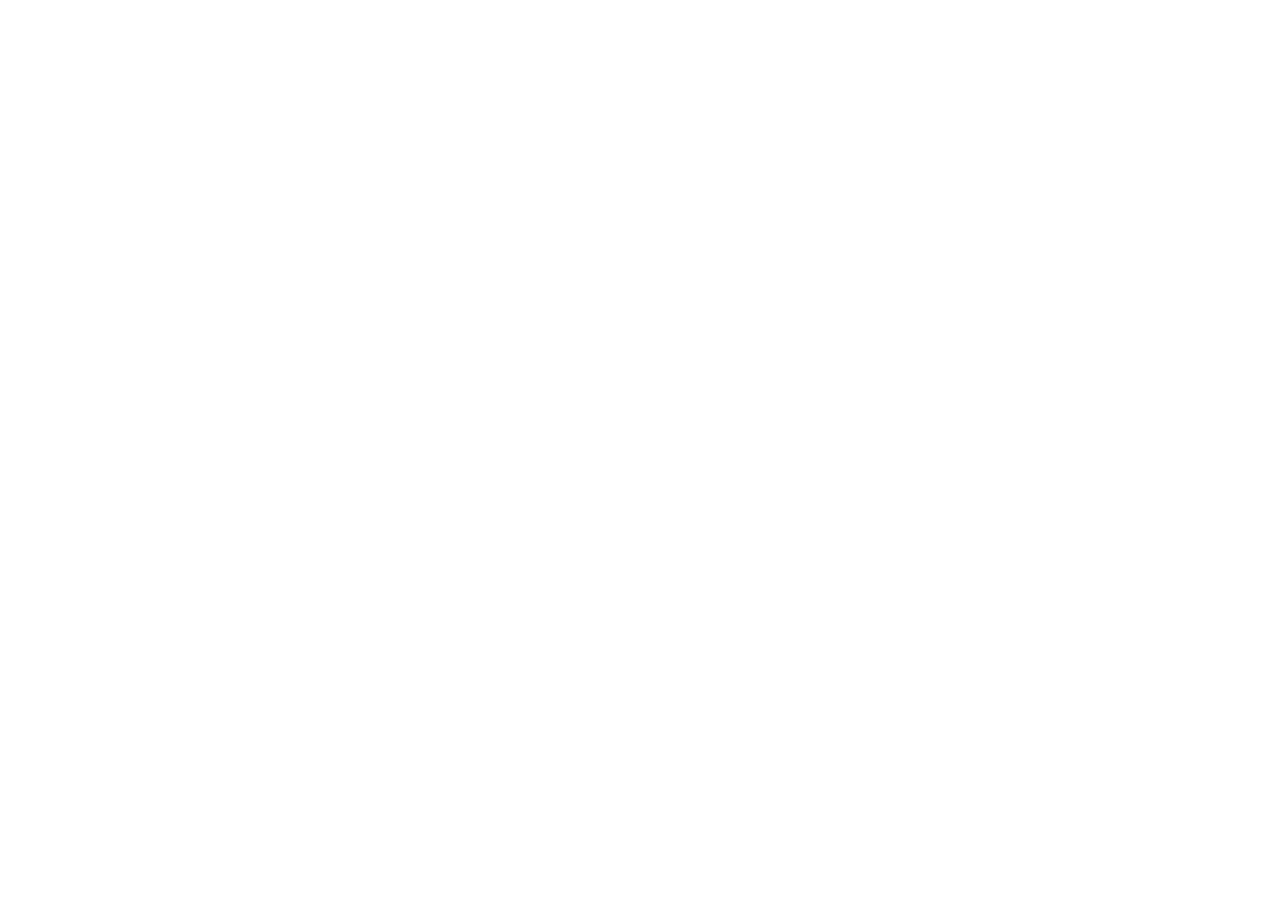
==== commit 0dd6a434: "Redirect to the Nexus Applications site on Firebase Hosting" ====
--- a/index.html
+++ b/index.html
@@ -1,20 +1,9 @@
-<!doctype html><html lang="en"><head><meta charset="utf-8"><meta name="viewport" content="width=device-width,initial-scale=1">
-<title>MindMellow — Meditation, sleep & mood</title><meta name="description" content="Check in with how you feel, and the day's session is chosen to match. 37 spoken sessions, 7 courses, breathing that's always free.">
-<link rel="icon" href="assets/icon.png"><link rel="preconnect" href="https://fonts.googleapis.com">
-<link href="https://fonts.googleapis.com/css2?family=Plus+Jakarta+Sans:wght@600;700&display=swap" rel="stylesheet">
-<link rel="stylesheet" href="style.css"></head><body><div class="wrap"><nav><a class="brand" href="./"><img src="assets/icon.png" alt=""> Mind<span>Mellow</span></a>
-<div class="links"><a href="support.html">Support</a><a href="https://nexusapplications.com/mindmellow-privacy.html">Privacy</a><a href="https://apps.apple.com/app/id6741377429">App Store</a></div></nav><div class=""><section class="hero"><div>
-  <h1>Starts with <em>how you are</em></h1>
-  <p class="dim lede">Check in once. The day's session is chosen to match. Thirty-seven spoken sessions, seven courses, and breathing that's always free.</p>
-  <a class="btn" href="https://apps.apple.com/app/id6741377429">Download on the App Store</a>
-  <p class="small">Free to start. Premium is $12.99 a month or $119.99 a year, with a 7-day free trial.</p>
-</div><img src="assets/shot-home.png" alt="MindMellow home screen with the daily mood check-in"></section>
-<div class="grid">
-  <div class="card"><h3>A voice, and room to breathe</h3><p>Every session is spoken, with long unhurried silence between cues. The whole library works offline.</p></div>
-  <div class="card"><h3>Goes dark for sleep</h3><p>Eleven wind-downs. Open one and the whole app turns dark, so the last thing on your screen is quiet.</p></div>
-  <div class="card"><h3>See what actually helps</h3><p>Your mood on the days you practise, set against the days you don't.</p></div>
-  <div class="card"><h3>Breathe, always free</h3><p>Six patterns and a pacer. Two minutes to calm, no subscription needed.</p></div>
-</div>
-<div class="shots"><img src="assets/shot-sleep.png" alt="The sleep player in dark mode"><img src="assets/shot-player.png" alt="A spoken session in progress"></div>
-<img class="whale" src="assets/whale.png" alt=""></div><footer><span>© 2026 Gamaliel Dorcin</span><a href="https://nexusapplications.com/mindmellow-privacy.html">Privacy</a><a href="support.html">Support</a>
-<a href="https://www.apple.com/legal/internet-services/itunes/dev/stdeula/">Terms of Use</a><a href="mailto:mindmellow11@gmail.com">mindmellow11@gmail.com</a></footer></div></body></html>
+<!doctype html>
+<html lang="en"><head><meta charset="utf-8">
+<title>MindMellow</title>
+<meta http-equiv="refresh" content="0; url=https://nexus-applications.web.app/apps/mindmellow">
+<link rel="canonical" href="https://nexus-applications.web.app/apps/mindmellow">
+<meta name="robots" content="noindex">
+</head><body style="font-family:-apple-system,Segoe UI,sans-serif;padding:2rem">
+<p>This page has moved to <a href="https://nexus-applications.web.app/apps/mindmellow">https://nexus-applications.web.app/apps/mindmellow</a>.</p>
+</body></html>
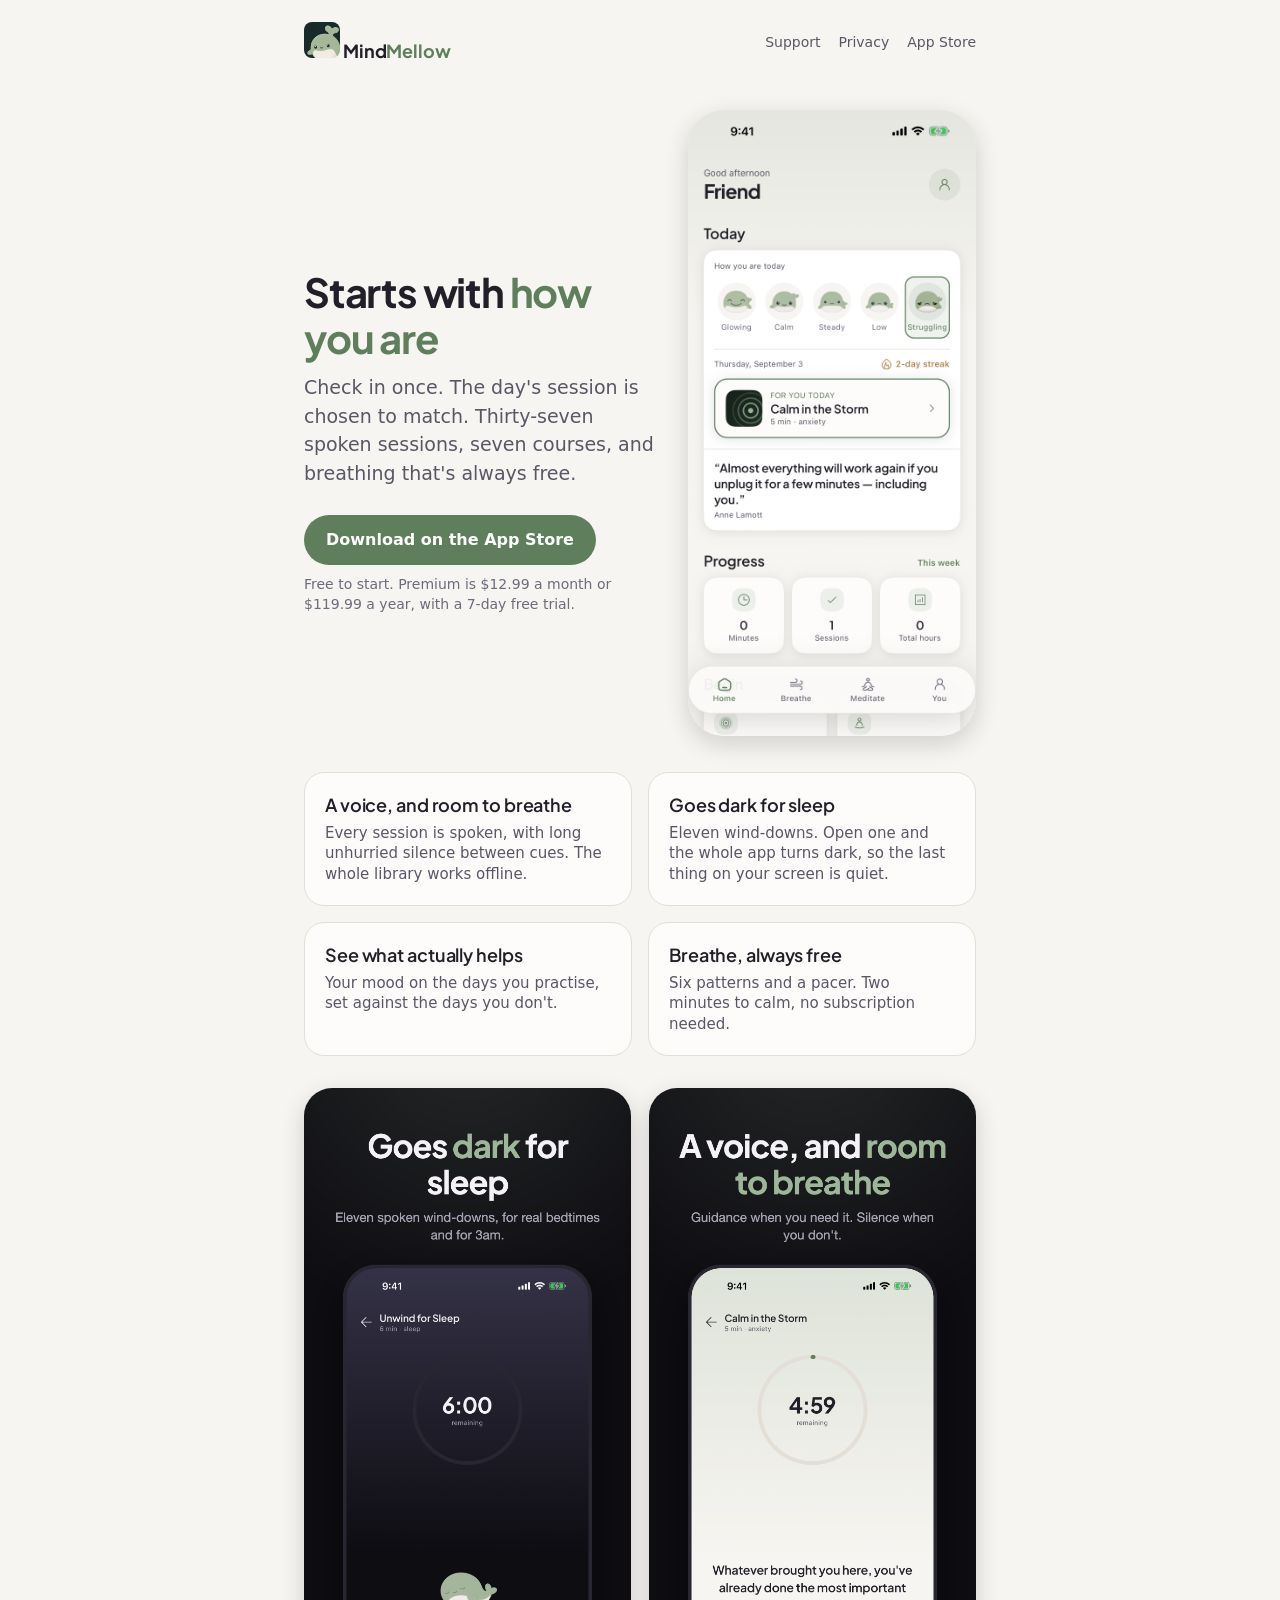
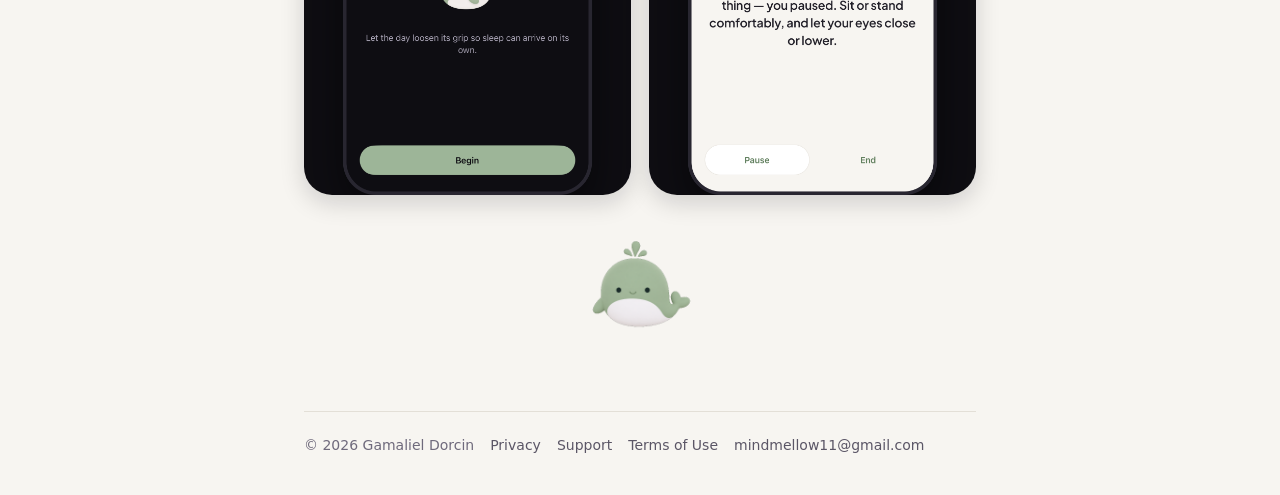
==== commit 04cbe4ea: "Point the legal URLs at nexus-applications.web.app The URLs pointed at nexusapplications.com, which " ====
--- a/index.html
+++ b/index.html
@@ -1,9 +1,20 @@
-<!doctype html>
-<html lang="en"><head><meta charset="utf-8">
-<title>MindMellow</title>
-<meta http-equiv="refresh" content="0; url=https://nexus-applications.web.app/apps/mindmellow">
-<link rel="canonical" href="https://nexus-applications.web.app/apps/mindmellow">
-<meta name="robots" content="noindex">
-</head><body style="font-family:-apple-system,Segoe UI,sans-serif;padding:2rem">
-<p>This page has moved to <a href="https://nexus-applications.web.app/apps/mindmellow">https://nexus-applications.web.app/apps/mindmellow</a>.</p>
-</body></html>
+<!doctype html><html lang="en"><head><meta charset="utf-8"><meta name="viewport" content="width=device-width,initial-scale=1">
+<title>MindMellow — Meditation, sleep & mood</title><meta name="description" content="Check in with how you feel, and the day's session is chosen to match. 37 spoken sessions, 7 courses, breathing that's always free.">
+<link rel="icon" href="assets/icon.png"><link rel="preconnect" href="https://fonts.googleapis.com">
+<link href="https://fonts.googleapis.com/css2?family=Plus+Jakarta+Sans:wght@600;700&display=swap" rel="stylesheet">
+<link rel="stylesheet" href="style.css"></head><body><div class="wrap"><nav><a class="brand" href="./"><img src="assets/icon.png" alt=""> Mind<span>Mellow</span></a>
+<div class="links"><a href="support.html">Support</a><a href="https://nexus-applications.web.app/mindmellow-privacy">Privacy</a><a href="https://apps.apple.com/app/id6741377429">App Store</a></div></nav><div class=""><section class="hero"><div>
+  <h1>Starts with <em>how you are</em></h1>
+  <p class="dim lede">Check in once. The day's session is chosen to match. Thirty-seven spoken sessions, seven courses, and breathing that's always free.</p>
+  <a class="btn" href="https://apps.apple.com/app/id6741377429">Download on the App Store</a>
+  <p class="small">Free to start. Premium is $12.99 a month or $119.99 a year, with a 7-day free trial.</p>
+</div><img src="assets/shot-home.png" alt="MindMellow home screen with the daily mood check-in"></section>
+<div class="grid">
+  <div class="card"><h3>A voice, and room to breathe</h3><p>Every session is spoken, with long unhurried silence between cues. The whole library works offline.</p></div>
+  <div class="card"><h3>Goes dark for sleep</h3><p>Eleven wind-downs. Open one and the whole app turns dark, so the last thing on your screen is quiet.</p></div>
+  <div class="card"><h3>See what actually helps</h3><p>Your mood on the days you practise, set against the days you don't.</p></div>
+  <div class="card"><h3>Breathe, always free</h3><p>Six patterns and a pacer. Two minutes to calm, no subscription needed.</p></div>
+</div>
+<div class="shots"><img src="assets/shot-sleep.png" alt="The sleep player in dark mode"><img src="assets/shot-player.png" alt="A spoken session in progress"></div>
+<img class="whale" src="assets/whale.png" alt=""></div><footer><span>© 2026 Gamaliel Dorcin</span><a href="https://nexus-applications.web.app/mindmellow-privacy">Privacy</a><a href="support.html">Support</a>
+<a href="https://www.apple.com/legal/internet-services/itunes/dev/stdeula/">Terms of Use</a><a href="mailto:mindmellow11@gmail.com">mindmellow11@gmail.com</a></footer></div></body></html>
--- a/style.css
+++ b/style.css
@@ -0,0 +1,55 @@
+/* Generated by scripts/render-site.js from src/theme/tokens.ts. Do not edit by hand. */
+:root {
+  --bg: #F7F5F1; --surface: #FDFCFA; --surface-raised: #FFFFFF;
+  --border: #E3DFD7; --text: #211F28; --text-dim: #5B5666; --text-faint: #6F6A7C;
+  --accent: #5F7E5C; --accent-strong: #4A6448; --accent-soft: rgba(95, 126, 92, 0.10);
+  --on-accent: #FFFFFF; --ink: #0E0D12; --snow: #F4F2F7; --fog: #A9A4B5;
+  --r-sm: 10px; --r-md: 14px; --r-lg: 20px; --r-xl: 28px; --r-pill: 999px;
+  --shadow-raised: 0 8px 24px rgba(14, 13, 18, 0.16);
+  --display: "Plus Jakarta Sans", -apple-system, system-ui, sans-serif;
+  --body: -apple-system, system-ui, "Helvetica Neue", sans-serif;
+}
+* { box-sizing: border-box; }
+body { margin: 0; background: var(--bg); color: var(--text); font-family: var(--body); font-size: 16px; line-height: 1.38; -webkit-font-smoothing: antialiased; }
+a { color: var(--accent); }
+.wrap { max-width: 720px; margin: 0 auto; padding: 0 24px; }
+
+nav { display: flex; align-items: center; gap: 14px; padding: 22px 0; }
+nav img { width: 36px; height: 36px; border-radius: 8px; }
+nav .brand { font-family: var(--display); font-weight: 700; font-size: 18px; letter-spacing: -0.006em; color: var(--text); text-decoration: none; }
+nav .brand span { color: var(--accent); }
+nav .links { margin-left: auto; display: flex; gap: 18px; font-size: 14px; }
+nav .links a { color: var(--text-dim); text-decoration: none; }
+nav .links a:hover { color: var(--accent); }
+
+h1 { font-family: var(--display); font-weight: 700; font-size: 40px; line-height: 1.15; letter-spacing: -0.030em; margin: 48px 0 12px; }
+h1 em { color: var(--accent); font-style: normal; }
+h2 { font-family: var(--display); font-weight: 600; font-size: 22px; line-height: 1.27; letter-spacing: -0.009em; margin: 40px 0 8px; }
+h3 { font-family: var(--display); font-weight: 600; font-size: 18px; line-height: 1.33; letter-spacing: -0.006em; margin: 0 0 6px; }
+p { margin: 10px 0; }
+.dim { color: var(--text-dim); }
+.small { font-size: 14px; color: var(--text-faint); }
+strong { font-weight: 600; color: var(--text); }
+
+.hero { display: grid; grid-template-columns: 1.1fr .9fr; gap: 32px; align-items: center; padding: 24px 0 8px; }
+.hero .lede { font-size: 19px; line-height: 1.5; }
+.hero img { width: 100%; max-width: 300px; justify-self: center; border-radius: 36px; box-shadow: var(--shadow-raised); }
+.btn { display: inline-flex; align-items: center; gap: 10px; background: var(--accent); color: var(--on-accent); text-decoration: none; font-weight: 600; padding: 14px 22px; border-radius: var(--r-pill); margin-top: 18px; }
+.btn:hover { background: var(--accent-strong); }
+
+.grid { display: grid; grid-template-columns: repeat(2, 1fr); gap: 16px; margin: 28px 0; }
+.card { background: var(--surface); border: 1px solid var(--border); border-radius: var(--r-lg); padding: 20px; }
+.card p { margin: 0; color: var(--text-dim); font-size: 15px; }
+
+.shots { display: grid; grid-template-columns: repeat(auto-fit, minmax(180px, 1fr)); gap: 18px; margin: 32px 0; }
+.shots img { width: 100%; border-radius: var(--r-xl); box-shadow: var(--shadow-raised); }
+.whale { width: 120px; margin: 24px auto 0; display: block; }
+
+footer { margin: 64px 0 40px; padding-top: 24px; border-top: 1px solid var(--border); font-size: 14px; color: var(--text-faint); display: flex; flex-wrap: wrap; gap: 16px; }
+footer a { color: var(--text-dim); text-decoration: none; }
+
+.legal h1 { font-size: 30px; line-height: 1.20; letter-spacing: -0.027em; }
+.legal h2 { font-size: 19px; margin-top: 34px; }
+.legal p { font-size: 16.5px; }
+.legal .meta { color: var(--text-dim); margin-top: -4px; }
+@media (max-width: 640px) { .hero, .grid { grid-template-columns: 1fr; } h1 { font-size: 32px; } }
